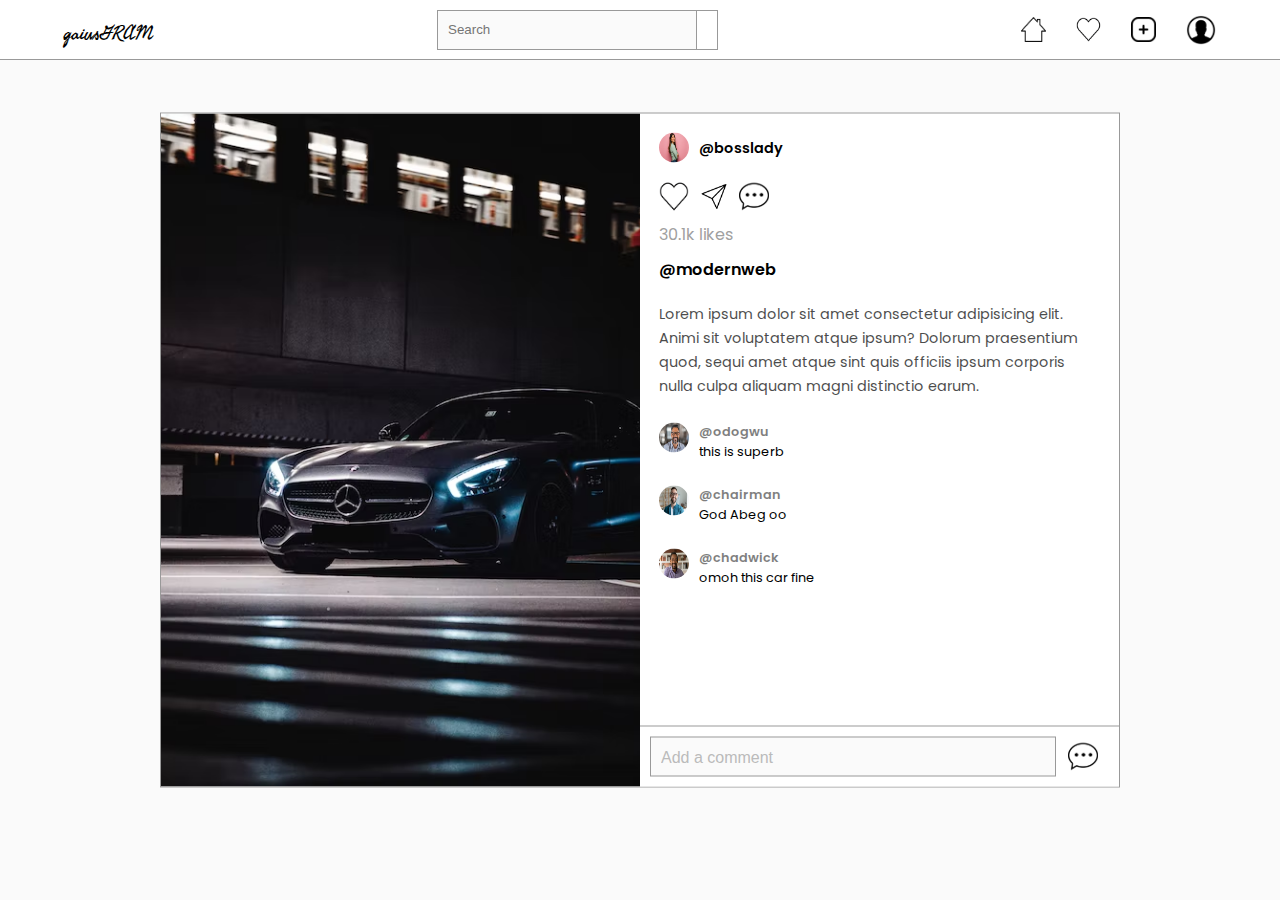
==== post.html @ a5714118 "first commit" ====
<!DOCTYPE html>
<html lang="en">

<head>
    <meta charset="UTF-8">
    <meta http-equiv="X-UA-Compatible" content="IE=edge">
    <meta name="viewport" content="width=device-width, initial-scale=1.0">
    <title>Mini-Instagram : Home Page</title>
    <link rel="preconnect" href="https://fonts.googleapis.com">
    <link rel="preconnect" href="https://fonts.gstatic.com" crossorigin>
    <link href="https://fonts.googleapis.com/css2?family=Fasthand&display=swap" rel="stylesheet">
    <link rel="preconnect" href="https://fonts.googleapis.com">
    <link rel="preconnect" href="https://fonts.gstatic.com" crossorigin>
    <link href="https://fonts.googleapis.com/css2?family=Poppins:wght@400;500;600&display=swap" rel="stylesheet">
    <link rel="stylesheet" href="https://cdnjs.cloudflare.com/ajax/libs/font-awesome/6.2.0/css/all.min.css"
        integrity="sha512-xh6O/CkQoPOWDdYTDqeRdPCVd1SpvCA9XXcUnZS2FmJNp1coAFzvtCN9BmamE+4aHK8yyUHUSCcJHgXloTyT2A=="
        crossorigin="anonymous" referrerpolicy="no-referrer" />
    <link rel="stylesheet" href="css/style.css" />
    <link rel="stylesheet" href="css/post.css" />
</head>

<body>

    <!-- navbar -->
    <nav class="navbar">
        <h4 class="logo">gaiusGRAM</h4>
        <form class="search-box">
            <input type="text" placeholder="search" name="search-query" id="search-input">
            <button class="search-btn" type="submit"><i class="fa fa-search"></i></button>
        </form>
        <div class="nav-links">
            <a href="#" class="nav-links"><img src="images/icon/home-nofill.png" class="nav-icon" alt=""></a>
            <div class="activity-log">
                <a href="#" class="nav-links"><img src="images/icon/heart-nofill.png" class="nav-icon" alt=""></a>
                <div class="activity-container hide">
                    <div class="activity-card">
                        <img src="images/image14.png" class="user-img" alt="">
                        <p class="activity"><b>@Bossman</b> liked your post</p>
                        <img src="images/image1.png" class="activity-post" alt="">
                    </div>
                    <div class="activity-card">
                        <img src="images/image15.png" class="user-img" alt="">
                        <p class="activity"><b>@odogwu</b> liked your post</p>
                        <img src="images/image2.png" class="activity-post" alt="">
                    </div>
                    <div class="activity-card">
                        <img src="images/image13.png" class="user-img" alt="">
                        <p class="activity"><b>@chairman</b> liked your post</p>
                        <img src="images/image3.png" class="activity-post" alt="">
                    </div>
                    <div class="activity-card">
                        <img src="images/image14.png" class="user-img" alt="">
                        <p class="activity"><b>@odogwu</b> liked your post</p>
                        <img src="images/image1.png" class="activity-post" alt="">
                    </div>
                </div>
            </div>
            <a href="#" class="nav-links"><img src="images/icon/plus-nofill.png" class="nav-icon" alt=""></a>
            <a href="#" class="nav-links"><img src="images/icon/profile.png" class="nav-icon user-profile" alt=""></a>
        </div>
    </nav>

    <div class="post">
        <div class="post-feed">
            <div class="post-overlays">
                <img src="images/icon/red-heart.png" class="like-icon" alt="">
                <div class="share-window">
                    <h1 class="title">share the post with others</h1>
                    <div class="share-link-container">
                        <input type="text" id="share-link" value="https://gaiusgram.com/post/2342342345" disabled>
                        <button class="copy-btn">copy</button>
                    </div>
                </div>
            </div>
            <div class="post-img-container">
                <img src="images/image12.png" alt="">
            </div>
        </div>

        <div class="feed">
            <div class="post-header">
                <img src="images/image16.png" class="user-icon" alt="">
                <p class="username">@bosslady</p>
            </div>
            <div class="post-detail">
                <div class="detail-intracables">
                    <img src="images/icon/heart-nofill.png" class="like-btn" alt="">
                    <img src="images/icon/send-nofill.png" class="send-btn" alt="">
                    <img src="images/icon/comment-nofill.png" class="comment-btn" alt="">
                </div>
                <span class="likes">30.1k likes</span>
                <p class="username">@modernweb</p>
                <p class="post-des">Lorem ipsum dolor sit amet consectetur adipisicing elit. Animi sit voluptatem
                    atque ipsum? Dolorum praesentium quod, sequi amet atque sint quis officiis ipsum corporis nulla
                    culpa aliquam magni distinctio earum.
                </p>
                
                <div class="comment-container">
                    <div class="comment-card">
                        <img src="images/image13.png" alt="" class="user-dp">
                        <div class="comment-body">
                            <span class="username">@odogwu</span>
                            <p class="comment">this is superb</p>
                        </div>
                    </div>
                    <div class="comment-card">
                        <img src="images/image14.png" alt="" class="user-dp">
                        <div class="comment-body">
                            <span class="username">@chairman</span>
                            <p class="comment">God Abeg oo</p>
                        </div>
                    </div>
                    <div class="comment-card">
                        <img src="images/image15.png" alt="" class="user-dp">
                        <div class="comment-body">
                            <span class="username">@chadwick</span>
                            <p class="comment">omoh this car fine </p>
                        </div>
                    </div>
                </div>
                <div class="comment-box">
                    <input type="text" id="comment-input" placeholder="Add a comment">
                    <button class="add-comment-btn"><img src="images/icon/comment-nofill.png" alt=""></button>
                </div>
            </div>
        </div>
    </div>

    <script src="js/app.js"></script>
</body>

</html>
---- css/style.css ----
*{
    margin: 0;
    padding: 0;
    box-sizing: border-box;
}
body{
    width: 100%;
    position: relative;
    font-family: 'poppins', sans-serif;
    background: #fafafa;
}

.navbar{
    width: 100%;
    height: 60px;
    position: fixed;
    top: 0;
    left: 0;
    z-index: 9;
    background: #fff;
    border-bottom: 1px solid #999;
    padding: 10px 5vw;
    display: flex;
    align-items: center;
    justify-content: space-between;
}
.logo{
    height: 30px;
    font-family: 'Fasthand';
    font-weight: 400;
    font-size: 20px;
}

.search-box
{
    width: 300px;
    height: 40px;
    display: flex;
}
#search-input{
    width: 260px;
    height: 100%;
    background: #fafafa;
    border: 1px solid #999;
    padding: 10px;
    text-transform: capitalize;
}
.search-btn{
    background: #fff;
    cursor: pointer;
    border: 1px solid #999;
    border-left: none;
    padding: 10px;
}
.fa {
    width: 20px;
    height: 20px;
}

.nav-links{
    display: flex;
    align-items: center;
    gap: 30px;
}

.nav-icon{
    width: 25px;
    height: 25px;
    cursor: pointer;
}
.user-profile{
    width: 30px;
    height: 30px;
    border-radius: 50% ;
}

.activity-log{
    position: relative;
    height: 25px;
}

.activity-container{
    width: 350px;
    height: auto;
    max-height: 300px;
    position: absolute;
    top: 200%;
    right: 0;
    background: #fff;
    border: 1px solid #999;
}

.activity-card{
    width: 100%;
    display: flex;
    justify-content: space-between;
    align-items: center;
    padding: 10px;
    padding-bottom: 0;
    margin-bottom: 10px;
    cursor: pointer;
}

.activity-card:hover{
    background: #fafafa;
}

.activity-container.hide
{
    pointer-events: none;
    opacity: 0;
}
.user-img{
    width: 50px;
    height: 50px;
    border-radius: 50%;
}
.activity{
    width: 200px;
    font-size: 1rem;
}
.activity-post{
    width: 50px;
    height: 50px;
    object-fit: cover;
}

/* main section */

.main{
    width: 100%;
    position:relative;
    margin-top: 100px;
    display: flex;
    padding: 0 10vw 100px;
    gap: 50px;
}

/* post section */
.post-container{
    width: 60%;
}
.post{
    width: 100%;
    border: 1px solid #999;
    background: #fff;
    margin-bottom: 30px;
}

.post-header
{
    display: flex;
    align-items: center;
    padding: 1.2rem;
    gap: 10px;
}

.post-header .user-icon
{
    width: 30px;
    height: 30px;
    border-radius: 50%;
}

.post-header .username
{
    font-size: .9rem;
    font-weight: 600;
}
.post-feed
{
    width: 100%;
    height: 500px;
    position: relative;
}
.post-img-container
{
    width: 100%;
    height: 100%;
    display: flex;
    overflow: hidden;
}
.post-img-container img{
    min-width: 100%;
    height: 100%;
    object-fit: cover;
    transition: .5s;
}
.post-detail{
    padding: 1.2rem;
}
.detail-intracables{
    display: flex;
    gap: 10px;
}
.detail-intracables img{
    width: 30px;
    height: 30px;
    cursor: pointer;
}
.likes{
    color: #a0a0a0;
    display: flex;
    margin: 10px 0;
}
.post .username{
    font-weight: 600;
}
.post-des{
    margin: 20px 0;
    font-size: .9rem;
    line-height: 1.5rem;
    opacity: 0.7;
}

.comment-box{
    width: 100%;
    height: 42px;
    display: flex;
    border: 1px solid #999;
}

#comment-input{
    width: 100%;
    height: 40px;
    background: #fafafa;
    border: none;
    padding: 10px;
    line-height: 45px;
    z-index: 2;
    font-size: 1rem;
}

#comment-input::placeholder{
    color: #bbb;
}

#comment-input:focus{
    border: 1px solid #2f2f2f;
}
.add-comment-btn{
    display: flex;
    justify-content: center;
    align-items: center;
    width: 60px;
    height: 40px;
    cursor: pointer;
    border: none;
    outline: none;
    background: #fff;
}

.add-comment-btn img{
    width: 30px;
    height: 30px;
}

.comment-count{
    font-weight: 600;
    color: #a0a0a0;
    font-size: .8rem;
    display: flex;
    margin-top: 10px;
    opacity: 0.7;
}

.post-overlays{
    position: absolute;
    width: 100%;
    height: 100%;
    display: flex;
    justify-content: center;
    align-items: center;
    pointer-events: none;
}

.like-icon{
    width: 200px;
    opacity: 0;
    transition: .5s;
}

.like-icon.show
{
    opacity: 1;
    animation: popup 2s forwards 1;
}

@keyframes popup{
    0%{
        transform: scale(0)
    }
    20%{
        transform: scale(1.1);
    }
    80%{
        transform: scale(.9)
    }
    90%{
        transform: scale(.95);
    }
    100%{
        transform: scale(1);
    }
}

.share-window{
    position: absolute;
    top: 50%;
    left: 50%;
    transform: translate(-50%, -50%);
    background: #fff;
    padding: 20px;
    width: 70%;
    transition: .5s;
    opacity: 0;
}

.share-window.active{
    opacity: 1;
    pointer-events: all;
}
.share-window .title{
    font-size: 1rem;
    font-weight: 500;
    text-transform: capitalize;
    margin-bottom: 20px;
}

.share-link-container{
    width: 100%;
    display: flex;
    border: 1px solid #999;
}

#share-link{
    height: 40px;
    padding: 10px;
    background: #fafafa;
    border: none;
    color: #999;
    width: 100%;
}

.copy-btn{
    background: #80c2ff88;
    border: none;
    outline: none;
    cursor: pointer;
    color: #80c2ff;
    text-transform: capitalize;
    width: 100px;
}

.user-about-section{
    width: 40%;
    height: 100%;
    position: relative;
}
.user-info{
    width: 100%;
    display: flex;
    align-items: center;
    gap: 20px;
}
.user-dp{
    width: 120px;
    height: 120px;
    border-radius: 50%;
}

.name{
    font-size: 1.2em;
    font-weight: 600;
    margin-bottom: 20px;
}
.info-container p{
    font-size: .8rem;
    line-height: 1.2rem;
    opacity: 0.8;
}

.suggestion-heading{
    font-weight: 400;
    font-size: 1.2rem;
    margin: 30px 0;
    text-transform: capitalize;
}

.suggestion-container{
    width: 100%;
    display: flex;
    flex-wrap: wrap;
    gap: 20px;
}

.user-card{
    min-width: 150px;
    background: #fff;
    padding: 20px;
    border: 1px solid #999;
}

.user-card .user-dp{
    width: 80px;
    height: 80px;
    display: block;
    margin: auto;
}

.user-card .username{
    text-align: center;
    font-size: 1rem;
    font-weight: 600;
    margin: 20px 0; 
    text-transform: capitalize;
}

.follow-btn{
    display: block;
    margin: auto;
    width: 80%;
    height: 35px;
    background: #59afff;
    color: #fff;
    font-size: 1rem;
    text-transform: capitalize;
    border: 1px solid #3086d6;
    cursor: pointer;
}
---- css/post.css ----
.post{
    position: fixed;
    top: 50%;
    left: 50%;
    transform: translate(-50%, -50%);
    width: 75%;
    height: 75vh;
    display: flex;
}

.post-feed{
    width: 50%;
    height: 100%;
}

.post-detail{
    padding-top: 0;
}

.feed{
    width: 50%;
    position: relative;
    padding-bottom: 40px;
    overflow-y: scroll;
}

.comment-box{
    position: fixed;
    bottom: 0;
    right: 0;
    width: 50%;
    padding: 10px;
    height: auto;
    border: none;
    border-top: 1px solid #999;
    background: #fff;
    z-index: 2;
}
#comment-input{
    border: 1px solid #999;
}

.comments-container{
    width: calc(100% + 30px);
    background: #fafafa;
    margin-left: -12px;
    padding-right: 20px;
}

.comment-card{
    width: 100%;
    display: flex;
    gap: 10px;
    margin-bottom: 20px;
}

.comment-card .user-dp{
    margin-top: 5px;
    height: 30px;
    width: 30px;
}

.comment-card .username{
    font-size: 0.8rem;
    opacity: 0.5;
}
.comment{
    font-size: .8rem;
}
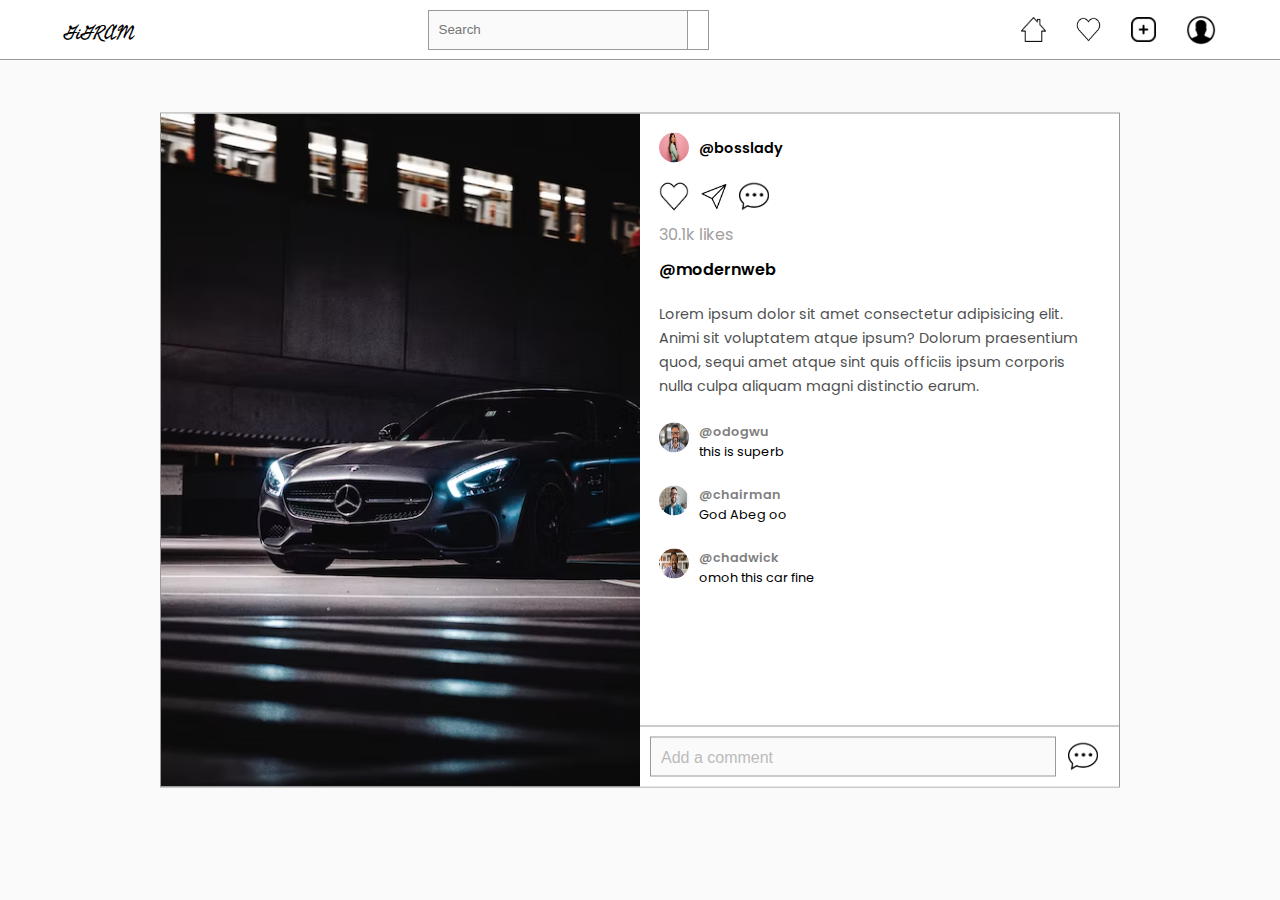
==== commit e1442e2c: "fixed it up" ====
--- a/post.html
+++ b/post.html
@@ -23,7 +23,7 @@
 
     <!-- navbar -->
     <nav class="navbar">
-        <h4 class="logo">gaiusGRAM</h4>
+        <h4 class="logo">GiGRAM</h4>
         <form class="search-box">
             <input type="text" placeholder="search" name="search-query" id="search-input">
             <button class="search-btn" type="submit"><i class="fa fa-search"></i></button>
